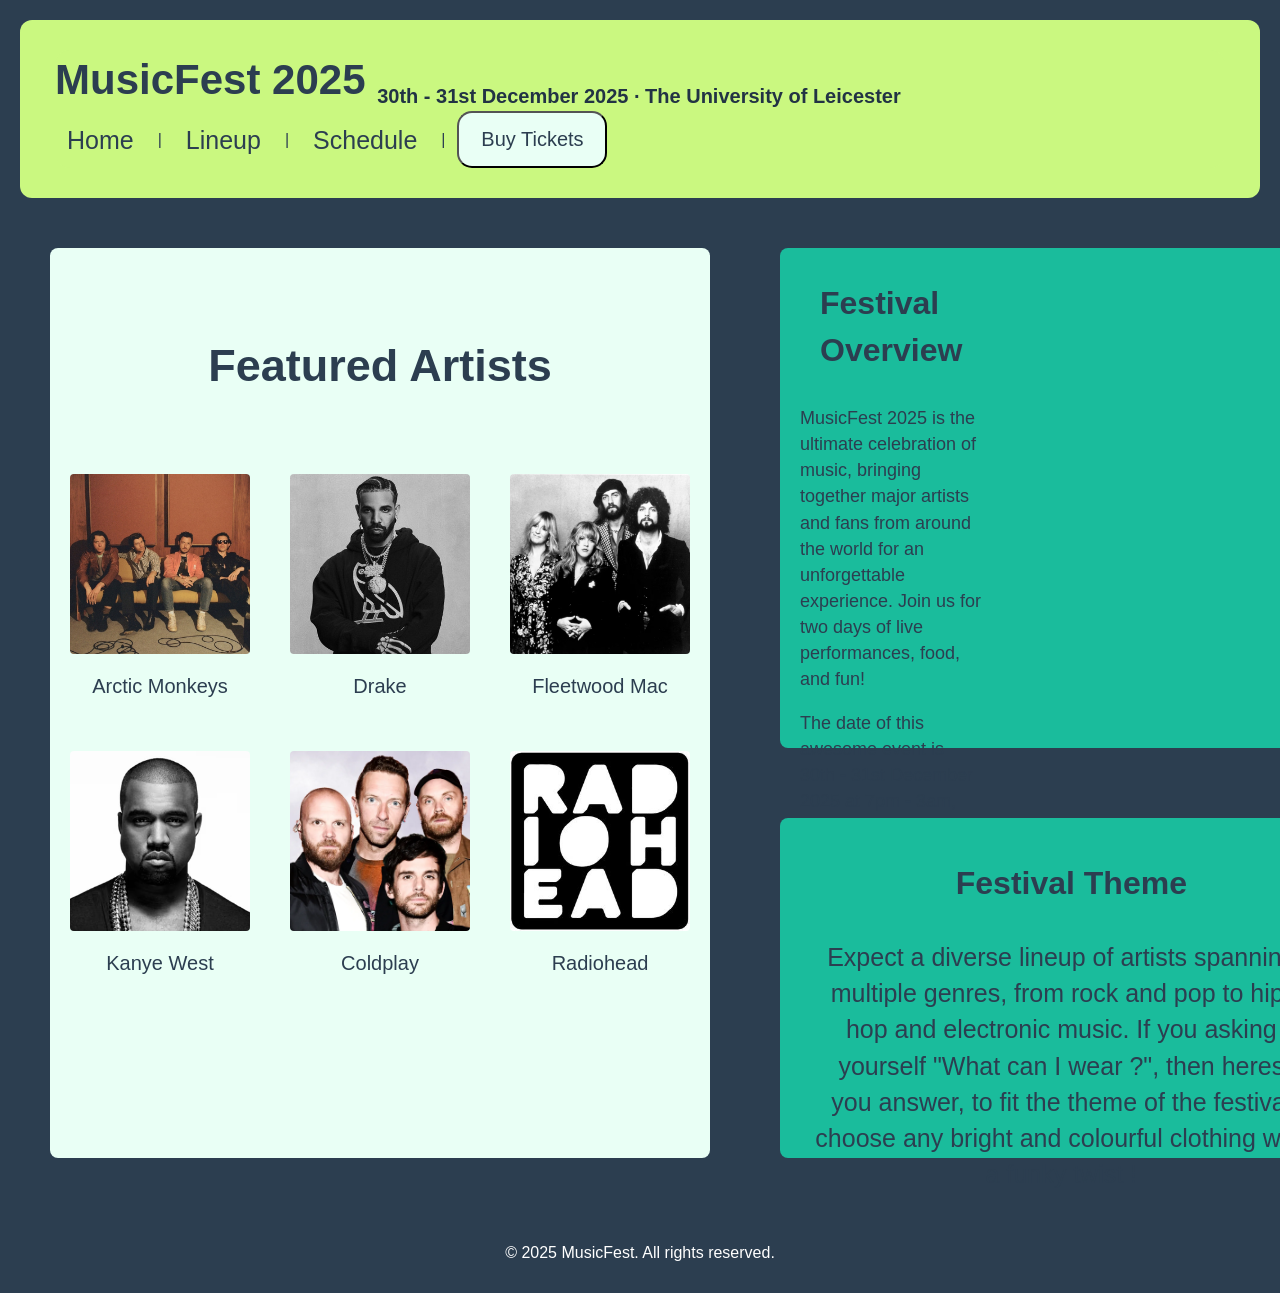
==== Website/index.html @ 36ed33a8 "Prepare website for GitHub Pages and showcase it in the README Lowercase the .HTML/.CSS file extensi" ====
<!DOCTYPE html>
<html lang = "en">
<head>
    <meta charset="UTF-8">
    <meta name="viewport" content="width=device-width, initial-scale=1">
    <title> MusicFest - Home </title>
    <link rel="stylesheet" href="styles.css">
</head>

<body>
    
        <header class = "site-header">
            <div class = "topbar">
                <h1 class= "site-title"> MusicFest 2025 <sub class = "sub">30th - 31st December 2025 · The University of Leicester</sub></h1>
                
                    <nav class = "main-nav">
                        <a href="index.html"> Home </a> |
                        <a href="lineup.html"> Lineup </a> |
                        <a href="schedule.html"> Schedule </a>|
                        <button onclick="location.href='tickets.html'"> Buy Tickets </button>
                    </nav>
                
            </div>
        </header>
    
    <section class ="main-layout">
        <div class = "right-column"> <!-- Splitting the containers to be formatted into columns -->
            <section>
                <div class = "Artists-Container">
                    <div class = "Artists-Text"> 
                        <h3> Featured Artists </h3>
                        <div class = "gallery">
                            <div class = "artist">
                                <img src="images/arctic_monkeys.jpg" alt="Arctic Monkeys">
                                <p> Arctic Monkeys </p>
                            </div>
                            <div class = "artist">
                                <img src="images/drake.jpg" alt="Drake">
                                <p> Drake </p>
                            </div>
                            <div class = "artist">
                                <img src="images/fleetwood_mac.jpg" alt="Fleetwood Mac" >
                                <p> Fleetwood Mac </p>
                            </div>
                            <div class = "artist">
                                <img src="images/kanye_west.jpg" alt="Kanye West">
                                <p> Kanye West </p>
                            </div>
                            <div class = "artist">
                                <img src="images/coldplay.jpg" alt="Coldplay">
                                <p> Coldplay </p>
                            </div>
                            <div class = "artist">
                                <img src="images/radiohead.jpg" alt="Radiohead">
                                <p> Radiohead </p>
                        </div>
                    </div>
                </div>
            </section>
        </div>
        <div class = "left-column"> <!-- Splitting the containers to be formatted into columns -->
            <section>
                <div class = "Overview-Container">
                    <div class = "Overview-Text">
                        <h3> Festival Overview </h3>
                        <p> MusicFest 2025 is the ultimate celebration of music, bringing together major artists and fans from around the world for an unforgettable experience. Join us for two days of live performances, food, and fun!</p>
                        
                        <p2> The date of this awesome event is 30th - 31st December 2025 at 7pm - 3am, taking place at The University of Leicester (see the map attached).</p2>
                    </div>
                        
                    <iframe src="https://www.google.com/maps/embed?pb=!1m18!1m12!1m3!1d1179.3588842800425!2d-1.1243527281259456!3d52.62113531505915!2m3!1f0!2f0!3f0!3m2!1i1024!2i768!4f13.1!3m3!1m2!1s0x4877612fa55d947f%3A0xf8da17fed74e0044!2sUniversity%20of%20Leicester!5e0!3m2!1sen!2suk!4v1764608103430!5m2!1sen!2suk" style="border:0;" allowfullscreen="" loading="lazy" referrerpolicy="no-referrer-when-downgrade"></iframe>

                </div>
            </section>
    
            <section>
                <div class = "Theme-Container">
                    <div class = "Theme-Text">
                        <h3> Festival Theme </h3>
                        <p>  Expect a diverse lineup of artists spanning multiple genres, from rock and pop to hip-hop and electronic music. If you asking yourself "What can I wear ?", then heres you answer, to fit the theme of the festival choose any bright and colourful clothing with a funky twist !</p>
                    </div>
                </div>
            </section> 
        </div>
    </section> 
    

    <footer>
        <p> &copy; 2025 MusicFest. All rights reserved. </p>
    </footer>
    
    <script src="script.js"></script>
</body>
</html>
---- Website/styles.css ----
/* ------------- Shared Styles (Across All Pages) -------------- */
html,body{height: 100%;}
body{
    margin: 0;
    font-family: Arial, Helvetica, sans-serif;
    background-color: #2C3E50 ;
    -webkit-font-smoothing: antialiased;
    -moz-osx-font-smoothing: grayscale;
    line-height: 1.45;
}

/*Header Styles*/
.site-header{
    padding: 10px 15px;
    background-color: #caf880;
    border-radius: 12px;
    margin: 20px;
   }

.topbar{
    display: flex;
    justify-content: space-between;
    margin: 20px;
    background-color: #caf880;
    border-radius: 15px;
    flex-wrap: wrap;
    align-items: center;
}

.topbar h1{
    margin: 0;
}
.site-title {
    margin: 0;
    font-size: 42px;
    color: #2C3E50;
  }
.site-title .sub{font-size: 20px; color: #234; }

/* Navigation Styles */
.main-nav{
    display: flex;
    gap: 12px;
    align-items: center;
    color: #2C3E50;
}

.main-nav a{
    color:#2C3E50;
    text-decoration: none;
    font-size: 25px;
    font-family: Arial, sans-serif;
    padding: 8px 12px;
    border-radius: 8px;
    transition: background 0.18s, transform 0.12s;
}
.main-nav a:hover{background:rgba(44,62,80,0.06); transform: translateY(-2px);}
.main-nav a:active{background:(44,62,80,0.12) ; font-weight: 700;}

.topbar button{
    background-color:#E9FFF5;
    color: #2C3E50;
    border-radius: 15px;
    height:auto;
    width: 150px;
    padding: 15px;
    font-size: 20px;
    font-family: Arial, sans-serif;
    margin-right: 10px;
}
/* Page Layout Styles */
.main{
    max-width: 1200px;
    margin: 22px auto;
    padding: 0 18px 60px;
}
.page-intro {
    text-align: center;
    padding: 20px 24px;
    margin-bottom: 32px;
}
.page-intro h2 { margin: 0 0 8px; color: #E9F8EF; font-size: 32px;}
.page-intro p { margin: 0 0 16px; color: #E6F5EA; font-size: 24px}

/* Responsiveness */
@media (max-width: 900px) {
    .topbar { flex-direction: column; align-items: flex-start; gap: 12px; }
    .main-nav { width: 100%; justify-content: flex-start; gap: 8px; flex-wrap: wrap; }
    .artist-card img { height: 200px; }
    form#ticket-form { padding: 14px; }
}

/* Footer Styles */
footer{
    
    color: white;
    text-align: center;
    font-family: Arial, sans-serif;
    padding: 12px 0;
    margin-top: 30px;
}

/* ------------------- Home Page Styles -------------------*/

.main-layout{
    display: flex;
    gap: 20px;
    margin: 25px ;
}

/* All Right Column Styles */

.right-column{flex:1;}

.Artists-Container{
    width : 100%;
    max-width: fit-content;
    height : 910px;
    background-color: #E9FFF5;
    margin: 25px ;
    border-radius: 8px;
}
.Artists-Text{
    font-family: Arial, sans-serif;
    margin: 10px ;
    padding: 10px;
    padding-top: 40px;
    color: #2C3E50;
    font-size: 20px;
}
.Artists-Text h3{font-size: 45px; text-align: center;}

.gallery{
    display: grid;
    grid-template-columns: repeat(3,180px);
    gap: 30px 40px;
    justify-content: center;
    margin-top: 75px;
}

.artist{text-align: center;}
.artist img{
    width: 180px;
    height: 180px;
    object-fit: cover;
    border-radius: 4px;

}
.artist p{text-align: center; margin-top: 10px;}

/* All Left Column Styles */
.left-column{
    flex:2;
    gap: 20px;
    display: flex;
    flex-direction: column;
}

.left-column .Overview-Container, .left-column .Theme-Container, .right-column .Artists-Container{
    width: 95%;
}

iframe{
    flex-shrink: 0;
    padding: 20px;
    height:300px;
    width :300px ;
}

.Overview-Container{
    font-family: Arial, sans-serif;
    width : 100%;
    height : 500px;
    background-color: #1ABC9C;
    margin: 25px;
    display: flex;
    align-items: flex-start;
    gap : 20px;
    border-radius: 8px;
    
}
.Overview-Text{
    font-family: Arial, sans-serif;
    margin-left: 20px;
    flex: 1;
    color: #2C3E50;
    font-size: 18px;
}

.Overview-Text h3{font-size: 32px; margin-left: 20px;}

.Theme-Container{
    font-family: Arial, sans-serif;
    width : auto;
    height : 340px;
    background-color: #1ABC9C;
    margin: 25px ;
    border-radius: 8px;
}

.Theme-Text{
    font-family: Arial, sans-serif;
    margin: 25px ;
    padding: 10px;
    color: #2C3E50;
    font-size: 25px;
    text-align: center;
}

.Theme-Text h3{font-size: 32px; margin-left: 20px;}

/* ---------------------Lineup Page Styles -------------------*/

.lineup-grid {
    display: grid;
    grid-template-columns: repeat(auto-fit, minmax(240px, 1fr));
    gap: 20px;
  }
  .artist-card {
    background: #E9FFF5;
    border-radius: 10px;
    overflow: hidden;
    display: flex;
    flex-direction: column;
    transition: transform 0.18s, box-shadow 0.18s;
  }
  .artist-card:hover { transform: translateY(-6px); box-shadow: 0 10px 20px rgba(0,0,0,0.12); }
  .artist-card figure { margin: 0; }
  .artist-card img {
    width: 100%;
    height: 180px;
    object-fit: cover;
    display: block;
  }
  .artist-card figcaption {
    padding: 12px 14px;
    border-bottom: 1px solid rgba(0,0,0,0.04);
  }
  .artist-card h3 { margin: 0 0 6px; font-size: 18px; color: #214; }
  .artist-card .genre { font-size: 13px; margin: 0; color: #2C3E50; opacity: 0.85; }
  .artist-card .bio { padding: 12px 14px; font-size: 14px; color: #213; }

  /*----------------- Tickets Page Styles ------------------*/

  .form-section {
    max-width: 760px;
    margin: 5%;
    
  }
  form#ticket-form {
    background: #E9FFF5;
    border-radius: 10px;
    padding: 18px;
    display: grid;
    gap: 12px;
    box-shadow: 0 8px 18px rgba(0,0,0,0.06);
    width: 100%;
    margin-left: 35%;
  }

  /*Inputs*/

  label { font-weight: 600; font-size: 14px; color: #163B34; }
  input[type="text"], input[type="email"], input[type="tel"], input[type="number"], select, textarea {
    width: 95%;
    padding: 10px 12px;
    border-radius: 8px;
    border: 1px solid rgba(0,0,0,0.12);
    font-size: 14px;
    background: #fff;
  }
  input:focus, select:focus, textarea:focus {
    outline: 2px solid rgba(27,188,155,0.18);
    border-color: rgba(27,188,155,0.45);
  }
  
  /*Fieldset*/ 

  fieldset { border: none; padding: 0; margin: 0; display: flex; gap: 12px; flex-wrap: wrap; }
  legend { font-weight: 700; margin-bottom: 6px; }
  
  /*Terms*/
  label.terms { display: flex; align-items: center; gap: 8px; font-size: 14px; }
  
  /*Buttons*/
  .form-actions { display: flex; gap: 12px; align-items: center; }
  button[type="submit"], button[type="reset"], .main-nav a.button {
    background: #2C3E50;
    color: #fff;
    padding: 10px 18px;
    border: none;
    border-radius: 10px;
    cursor: pointer;
    font-weight: 700;
    transition: transform 0.12s, opacity 0.12s;
  }
  button[type="reset"] { background: rgba(44,62,80,0.14); color: #142; font-weight: 600; }
  button:hover { transform: translateY(-3px); opacity: 0.98; }
  
  /*Form Messages*/
  #form-messages { padding: 8px 10px; border-radius: 8px; min-height: 32px; font-weight: 700; }
  #form-messages.error { background: #FFE8E8; color: #8E1B1B; }
  #form-messages.success { background: #E9FFF5; color: #0B6A3E; }
  
  .required { color: #B22222; margin-left: 4px; }

  /*--------------- Schedule Page ---------------*/

  .filter-buttons { margin: 10px 0 ; display: flex; gap: 8px; flex-wrap: wrap; margin-left: 5%;  }
  .filter-btn {
    padding: 8px 12px;
    border-radius: 8px;
    border: none;
    background: #E9FFF5;
    cursor: pointer;
    font-weight: 700;
  }
  .filter-btn[aria-selected="true"], .filter-btn:focus { outline: 2px solid rgba(27,188,155,0.18); transform: translateY(-2px);}
  
  .schedule-table {
    width: 90%;
    border-collapse: collapse;
    background: #fff;
    border-radius: 8px;
    overflow: hidden;
    box-shadow: 0 10px 20px rgba(0,0,0,0.06);
    margin-left: 5%;
  }
  .schedule-table thead th {
    background: #caf880;
    text-align: left;
    padding: 12px;
    font-size: 14px;
    color: #2C3E50;
  }
  .schedule-table tbody td {
    padding: 12px;
    border-top: 1px solid rgba(0,0,0,0.06);
    color: #233;
  }
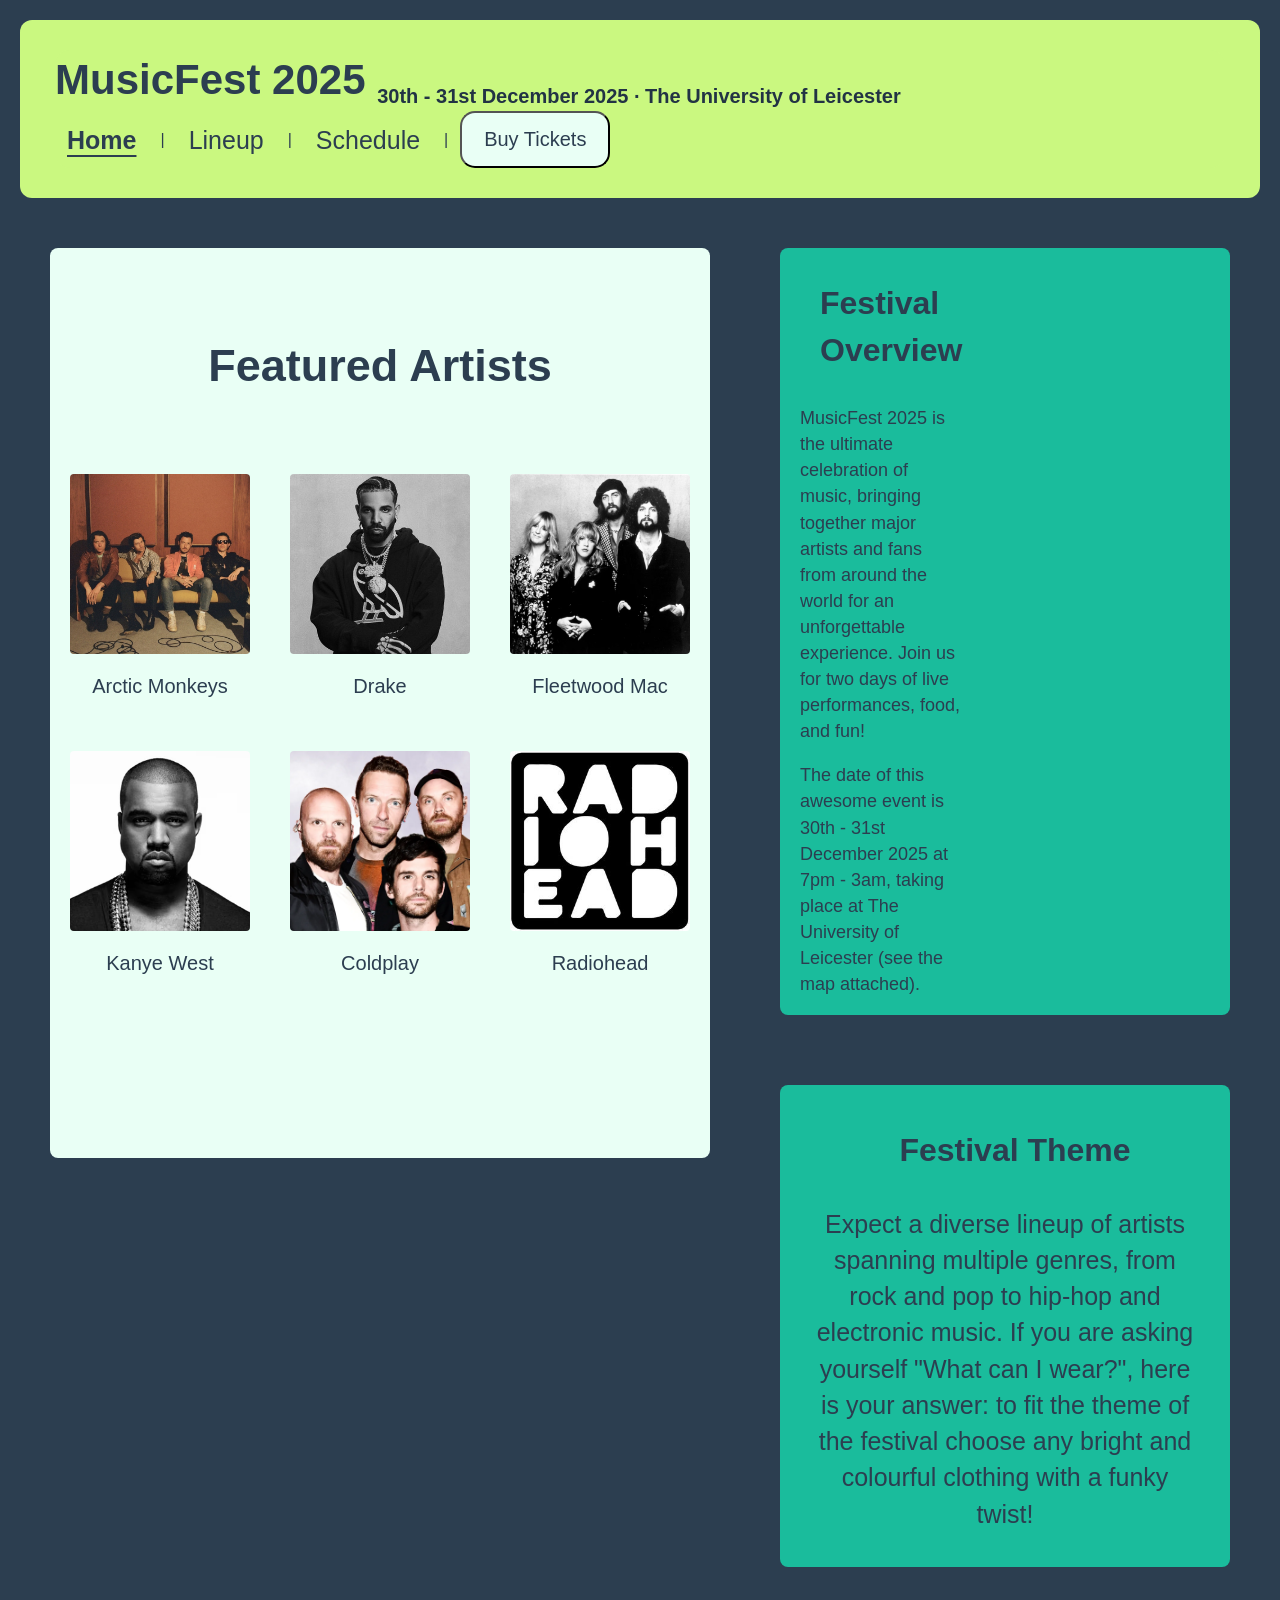
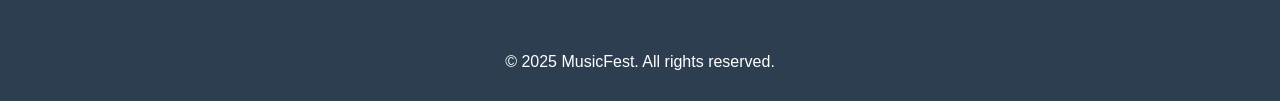
==== commit 7dd4817f: "Fix layout and HTML bugs, add mobile layout and HTML validation CI - Schedule: Day 1 rows used a non" ====
--- a/Website/index.html
+++ b/Website/index.html
@@ -3,6 +3,7 @@
 <head>
     <meta charset="UTF-8">
     <meta name="viewport" content="width=device-width, initial-scale=1">
+    <meta name="description" content="MusicFest 2025: two days of live music at the University of Leicester, 30th - 31st December 2025.">
     <title> MusicFest - Home </title>
     <link rel="stylesheet" href="styles.css">
 </head>
@@ -14,7 +15,7 @@
                 <h1 class= "site-title"> MusicFest 2025 <sub class = "sub">30th - 31st December 2025 · The University of Leicester</sub></h1>
                 
                     <nav class = "main-nav">
-                        <a href="index.html"> Home </a> |
+                        <a href="index.html" aria-current="page"> Home </a> |
                         <a href="lineup.html"> Lineup </a> |
                         <a href="schedule.html"> Schedule </a>|
                         <button onclick="location.href='tickets.html'"> Buy Tickets </button>
@@ -53,6 +54,7 @@
                             <div class = "artist">
                                 <img src="images/radiohead.jpg" alt="Radiohead">
                                 <p> Radiohead </p>
+                            </div>
                         </div>
                     </div>
                 </div>
@@ -65,10 +67,10 @@
                         <h3> Festival Overview </h3>
                         <p> MusicFest 2025 is the ultimate celebration of music, bringing together major artists and fans from around the world for an unforgettable experience. Join us for two days of live performances, food, and fun!</p>
                         
-                        <p2> The date of this awesome event is 30th - 31st December 2025 at 7pm - 3am, taking place at The University of Leicester (see the map attached).</p2>
+                        <p> The date of this awesome event is 30th - 31st December 2025 at 7pm - 3am, taking place at The University of Leicester (see the map attached).</p>
                     </div>
                         
-                    <iframe src="https://www.google.com/maps/embed?pb=!1m18!1m12!1m3!1d1179.3588842800425!2d-1.1243527281259456!3d52.62113531505915!2m3!1f0!2f0!3f0!3m2!1i1024!2i768!4f13.1!3m3!1m2!1s0x4877612fa55d947f%3A0xf8da17fed74e0044!2sUniversity%20of%20Leicester!5e0!3m2!1sen!2suk!4v1764608103430!5m2!1sen!2suk" style="border:0;" allowfullscreen="" loading="lazy" referrerpolicy="no-referrer-when-downgrade"></iframe>
+                    <iframe title="Map of the University of Leicester" src="https://www.google.com/maps/embed?pb=!1m18!1m12!1m3!1d1179.3588842800425!2d-1.1243527281259456!3d52.62113531505915!2m3!1f0!2f0!3f0!3m2!1i1024!2i768!4f13.1!3m3!1m2!1s0x4877612fa55d947f%3A0xf8da17fed74e0044!2sUniversity%20of%20Leicester!5e0!3m2!1sen!2suk!4v1764608103430!5m2!1sen!2suk" style="border:0;" allowfullscreen="" loading="lazy" referrerpolicy="no-referrer-when-downgrade"></iframe>
 
                 </div>
             </section>
@@ -77,7 +79,7 @@
                 <div class = "Theme-Container">
                     <div class = "Theme-Text">
                         <h3> Festival Theme </h3>
-                        <p>  Expect a diverse lineup of artists spanning multiple genres, from rock and pop to hip-hop and electronic music. If you asking yourself "What can I wear ?", then heres you answer, to fit the theme of the festival choose any bright and colourful clothing with a funky twist !</p>
+                        <p>  Expect a diverse lineup of artists spanning multiple genres, from rock and pop to hip-hop and electronic music. If you are asking yourself "What can I wear?", here is your answer: to fit the theme of the festival choose any bright and colourful clothing with a funky twist!</p>
                     </div>
                 </div>
             </section> 
--- a/Website/styles.css
+++ b/Website/styles.css
@@ -1,4 +1,5 @@
 /* ------------- Shared Styles (Across All Pages) -------------- */
+*, *::before, *::after{box-sizing: border-box;}
 html,body{height: 100%;}
 body{
     margin: 0;
@@ -55,7 +56,8 @@
     transition: background 0.18s, transform 0.12s;
 }
 .main-nav a:hover{background:rgba(44,62,80,0.06); transform: translateY(-2px);}
-.main-nav a:active{background:(44,62,80,0.12) ; font-weight: 700;}
+.main-nav a:active{background:rgba(44,62,80,0.12); font-weight: 700;}
+.main-nav a[aria-current="page"]{font-weight: 700; text-decoration: underline; text-underline-offset: 6px;}
 
 .topbar button{
     background-color:#E9FFF5;
@@ -115,7 +117,7 @@
 .Artists-Container{
     width : 100%;
     max-width: fit-content;
-    height : 910px;
+    min-height : 910px;
     background-color: #E9FFF5;
     margin: 25px ;
     border-radius: 8px;
@@ -150,6 +152,7 @@
 
 /* All Left Column Styles */
 .left-column{
+    min-width: 0;
     flex:2;
     gap: 20px;
     display: flex;
@@ -157,11 +160,13 @@
 }
 
 .left-column .Overview-Container, .left-column .Theme-Container, .right-column .Artists-Container{
-    width: 95%;
+    width: auto;
 }
 
 iframe{
-    flex-shrink: 0;
+    max-width: 100%;
+    flex-shrink: 1;
+    min-width: 0;
     padding: 20px;
     height:300px;
     width :300px ;
@@ -170,7 +175,7 @@
 .Overview-Container{
     font-family: Arial, sans-serif;
     width : 100%;
-    height : 500px;
+    min-height : 500px;
     background-color: #1ABC9C;
     margin: 25px;
     display: flex;
@@ -192,7 +197,7 @@
 .Theme-Container{
     font-family: Arial, sans-serif;
     width : auto;
-    height : 340px;
+    min-height : 340px;
     background-color: #1ABC9C;
     margin: 25px ;
     border-radius: 8px;
@@ -244,8 +249,8 @@
 
   .form-section {
     max-width: 760px;
-    margin: 5%;
-    
+    margin: 0 auto 40px;
+    padding: 0 16px;
   }
   form#ticket-form {
     background: #E9FFF5;
@@ -255,7 +260,6 @@
     gap: 12px;
     box-shadow: 0 8px 18px rgba(0,0,0,0.06);
     width: 100%;
-    margin-left: 35%;
   }
 
   /*Inputs*/
@@ -338,4 +342,20 @@
     border-top: 1px solid rgba(0,0,0,0.06);
     color: #233;
   }
-  
+
+/* Small screens: stack the home page columns (kept last so it overrides the page styles above) */
+@media (max-width: 900px) {
+    .site-title { font-size: 32px; }
+    .site-title .sub { display: block; font-size: 16px; margin-top: 6px; }
+    .main-nav a { font-size: 20px; }
+    .main-layout { flex-direction: column; margin: 12px; }
+    .Artists-Container, .Overview-Container, .Theme-Container { margin: 12px 0; min-height: 0; }
+    .Artists-Container { max-width: none; }
+    .gallery { grid-template-columns: repeat(auto-fit, minmax(130px, 1fr)); gap: 20px; margin-top: 24px; }
+    .artist img { width: 100%; height: auto; aspect-ratio: 1; }
+    .Overview-Container { flex-direction: column; }
+    iframe { width: 100%; }
+    .Theme-Text { margin: 12px; font-size: 20px; }
+    .Artists-Text h3 { font-size: 32px; }
+    .schedule-section { overflow-x: auto; }
+}
